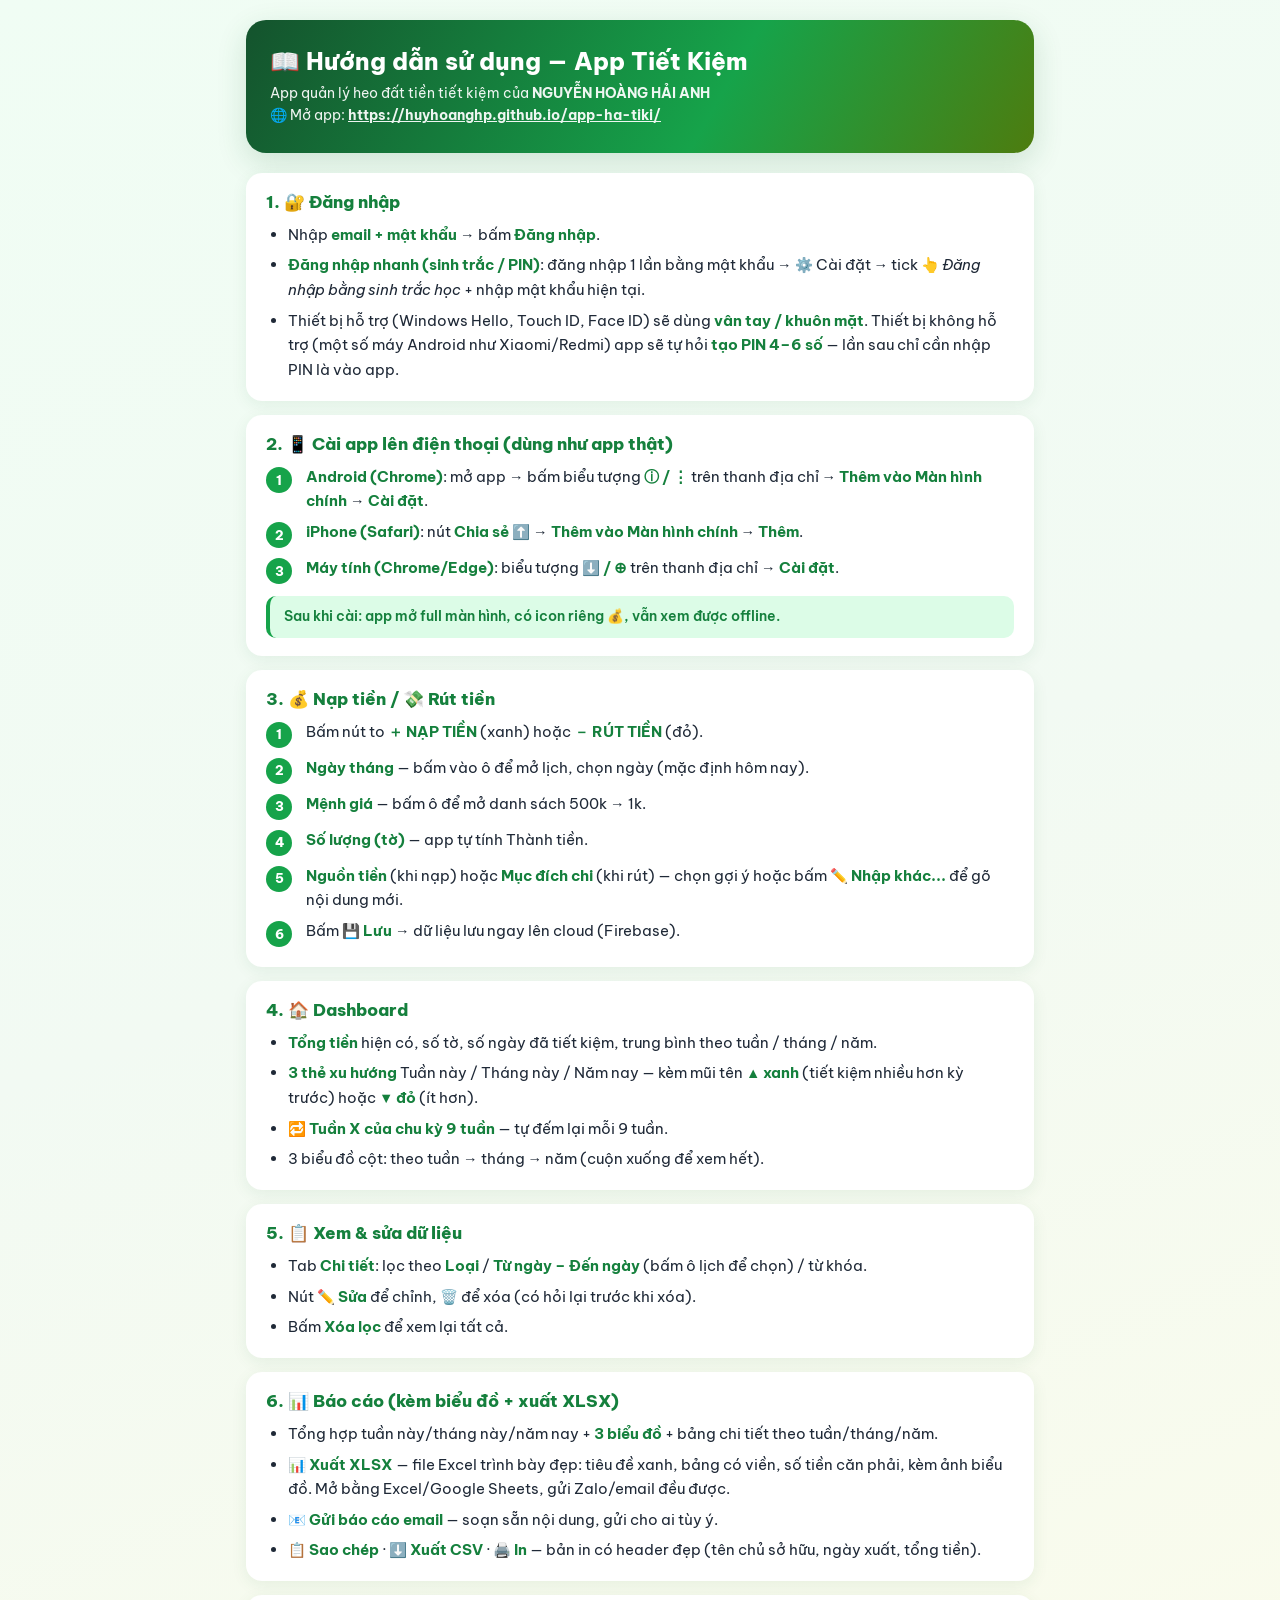
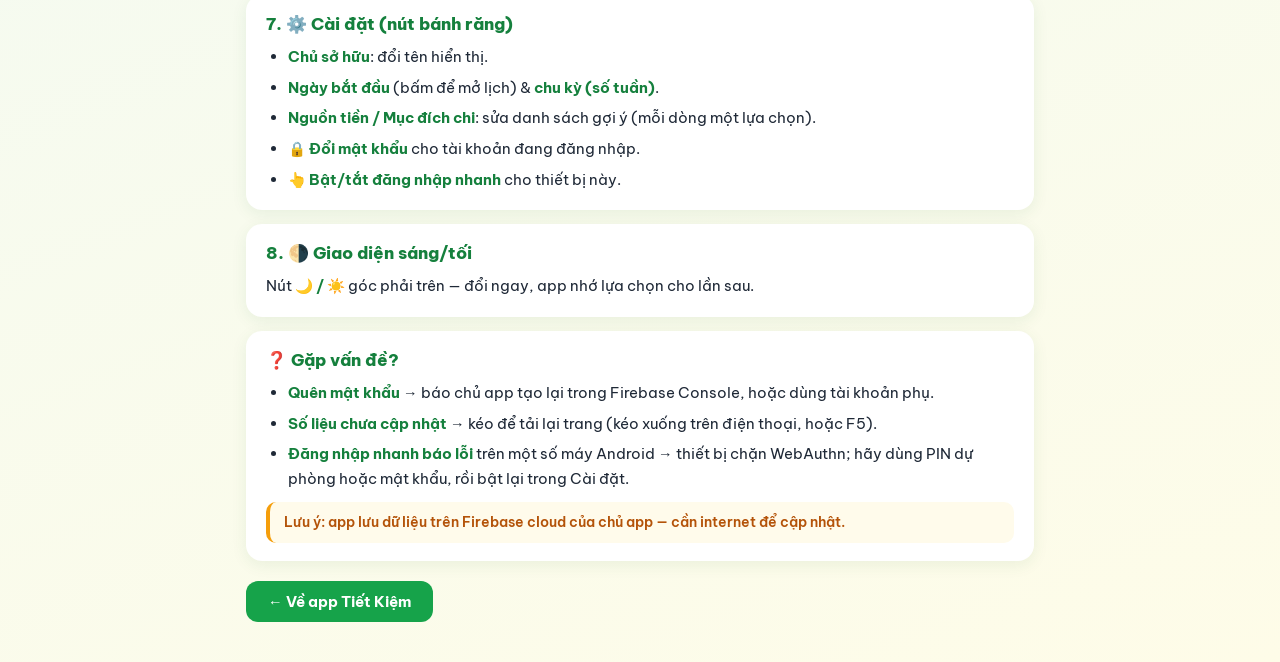
==== huong-dan.html @ e421467e "feat phien 5: combo+lich tu xa, trend arrows, chart+xlsx+in dep bao cao, pin fallback, huong-dan.htm" ====
<!DOCTYPE html>
<html lang="vi">
<head>
<meta charset="UTF-8">
<meta name="viewport" content="width=device-width, initial-scale=1.0, viewport-fit=cover">
<meta name="theme-color" content="#16a34a" media="(prefers-color-scheme: light)">
<meta name="theme-color" content="#0c141f" media="(prefers-color-scheme: dark)">
<title>📖 Hướng dẫn sử dụng — App Tiết Kiệm</title>
<link rel="icon" href="icons/icon-192.png">
<link rel="preconnect" href="https://fonts.googleapis.com">
<link rel="preconnect" href="https://fonts.gstatic.com" crossorigin>
<link href="https://fonts.googleapis.com/css2?family=Be+Vietnam+Pro:wght@400;500;600;700;800&display=swap" rel="stylesheet">
<link rel="stylesheet" href="css/style.css">
<style>
.gd-wrap { max-width: 820px; margin: 0 auto; padding: 20px 16px 40px; }
.gd-header {
  background: var(--header-grad); color: #fff; border-radius: 20px;
  padding: 26px 24px; margin-bottom: 20px; box-shadow: var(--shadow-lg);
}
.gd-header h1 { font-size: 24px; font-weight: 800; }
.gd-header p { font-size: 14px; opacity: .93; margin-top: 6px; line-height: 1.6; }
.gd-header a { color: #fff; font-weight: 700; }
.gd-section {
  background: var(--card); border-radius: var(--radius); box-shadow: var(--shadow);
  padding: 18px 20px; margin-bottom: 14px;
}
.gd-section h2 {
  font-size: 17px; font-weight: 800; color: var(--green-dark); margin-bottom: 10px;
  display: flex; align-items: center; gap: 8px;
}
.gd-section p, .gd-section li { font-size: 14.5px; line-height: 1.7; color: var(--text); }
.gd-section ul, .gd-section ol { padding-left: 22px; display: grid; gap: 6px; }
.gd-section b { color: var(--green-dark); }
.gd-tip {
  background: var(--green-light); border-left: 4px solid var(--green);
  border-radius: 10px; padding: 10px 14px; margin-top: 10px;
  font-size: 13.5px; color: var(--green-dark); font-weight: 600; line-height: 1.6;
}
.gd-warn {
  background: var(--empty-bg); border-left: 4px solid var(--gold);
  border-radius: 10px; padding: 10px 14px; margin-top: 10px;
  font-size: 13.5px; color: var(--empty-text); font-weight: 600; line-height: 1.6;
}
.gd-steps { counter-reset: step; list-style: none; padding-left: 0 !important; }
.gd-steps li {
  counter-increment: step; position: relative; padding-left: 40px; min-height: 30px;
}
.gd-steps li::before {
  content: counter(step); position: absolute; left: 0; top: 2px;
  width: 26px; height: 26px; border-radius: 50%; background: var(--green);
  color: #fff; font-weight: 800; font-size: 13px;
  display: flex; align-items: center; justify-content: center;
}
.gd-back {
  display: inline-block; margin-top: 6px; padding: 11px 22px; border-radius: 12px;
  background: var(--green); color: #fff; font-weight: 700; text-decoration: none; font-size: 14.5px;
}
@media (max-width: 640px) {
  .gd-wrap { padding: 12px 10px 30px; }
  .gd-section { padding: 15px 14px; }
  .gd-header { padding: 20px 16px; }
  .gd-header h1 { font-size: 20px; }
}
</style>
</head>
<body>
<div class="gd-wrap">
  <div class="gd-header">
    <h1>📖 Hướng dẫn sử dụng — App Tiết Kiệm</h1>
    <p>App quản lý heo đất tiền tiết kiệm của <b>NGUYỄN HOÀNG HẢI ANH</b><br>
    🌐 Mở app: <a href="https://huyhoanghp.github.io/app-ha-tiki/">https://huyhoanghp.github.io/app-ha-tiki/</a></p>
  </div>

  <div class="gd-section">
    <h2>1. 🔐 Đăng nhập</h2>
    <ul>
      <li>Nhập <b>email + mật khẩu</b> → bấm <b>Đăng nhập</b>.</li>
      <li><b>Đăng nhập nhanh (sinh trắc / PIN)</b>: đăng nhập 1 lần bằng mật khẩu → ⚙️ Cài đặt → tick 👆 <i>Đăng nhập bằng sinh trắc học</i> + nhập mật khẩu hiện tại.</li>
      <li>Thiết bị hỗ trợ (Windows Hello, Touch ID, Face ID) sẽ dùng <b>vân tay / khuôn mặt</b>. Thiết bị không hỗ trợ (một số máy Android như Xiaomi/Redmi) app sẽ tự hỏi <b>tạo PIN 4–6 số</b> — lần sau chỉ cần nhập PIN là vào app.</li>
    </ul>
  </div>

  <div class="gd-section">
    <h2>2. 📱 Cài app lên điện thoại (dùng như app thật)</h2>
    <ul class="gd-steps">
      <li><b>Android (Chrome)</b>: mở app → bấm biểu tượng <b>ⓘ / ⋮</b> trên thanh địa chỉ → <b>Thêm vào Màn hình chính</b> → <b>Cài đặt</b>.</li>
      <li><b>iPhone (Safari)</b>: nút <b>Chia sẻ ⬆️</b> → <b>Thêm vào Màn hình chính</b> → <b>Thêm</b>.</li>
      <li><b>Máy tính (Chrome/Edge)</b>: biểu tượng <b>⬇️ / ⊕</b> trên thanh địa chỉ → <b>Cài đặt</b>.</li>
    </ul>
    <div class="gd-tip">Sau khi cài: app mở full màn hình, có icon riêng 💰, vẫn xem được offline.</div>
  </div>

  <div class="gd-section">
    <h2>3. 💰 Nạp tiền / 💸 Rút tiền</h2>
    <ol class="gd-steps">
      <li>Bấm nút to <b>＋ NẠP TIỀN</b> (xanh) hoặc <b>－ RÚT TIỀN</b> (đỏ).</li>
      <li><b>Ngày tháng</b> — bấm vào ô để mở lịch, chọn ngày (mặc định hôm nay).</li>
      <li><b>Mệnh giá</b> — bấm ô để mở danh sách 500k → 1k.</li>
      <li><b>Số lượng (tờ)</b> — app tự tính Thành tiền.</li>
      <li><b>Nguồn tiền</b> (khi nạp) hoặc <b>Mục đích chi</b> (khi rút) — chọn gợi ý hoặc bấm <b>✏️ Nhập khác...</b> để gõ nội dung mới.</li>
      <li>Bấm <b>💾 Lưu</b> → dữ liệu lưu ngay lên cloud (Firebase).</li>
    </ol>
  </div>

  <div class="gd-section">
    <h2>4. 🏠 Dashboard</h2>
    <ul>
      <li><b>Tổng tiền</b> hiện có, số tờ, số ngày đã tiết kiệm, trung bình theo tuần / tháng / năm.</li>
      <li><b>3 thẻ xu hướng</b> Tuần này / Tháng này / Năm nay — kèm mũi tên <b>▲ xanh</b> (tiết kiệm nhiều hơn kỳ trước) hoặc <b>▼ đỏ</b> (ít hơn).</li>
      <li>🔁 <b>Tuần X của chu kỳ 9 tuần</b> — tự đếm lại mỗi 9 tuần.</li>
      <li>3 biểu đồ cột: theo tuần → tháng → năm (cuộn xuống để xem hết).</li>
    </ul>
  </div>

  <div class="gd-section">
    <h2>5. 📋 Xem &amp; sửa dữ liệu</h2>
    <ul>
      <li>Tab <b>Chi tiết</b>: lọc theo <b>Loại</b> / <b>Từ ngày – Đến ngày</b> (bấm ô lịch để chọn) / từ khóa.</li>
      <li>Nút <b>✏️ Sửa</b> để chỉnh, <b>🗑️</b> để xóa (có hỏi lại trước khi xóa).</li>
      <li>Bấm <b>Xóa lọc</b> để xem lại tất cả.</li>
    </ul>
  </div>

  <div class="gd-section">
    <h2>6. 📊 Báo cáo (kèm biểu đồ + xuất XLSX)</h2>
    <ul>
      <li>Tổng hợp tuần này/tháng này/năm nay + <b>3 biểu đồ</b> + bảng chi tiết theo tuần/tháng/năm.</li>
      <li><b>📊 Xuất XLSX</b> — file Excel trình bày đẹp: tiêu đề xanh, bảng có viền, số tiền căn phải, kèm ảnh biểu đồ. Mở bằng Excel/Google Sheets, gửi Zalo/email đều được.</li>
      <li><b>📧 Gửi báo cáo email</b> — soạn sẵn nội dung, gửi cho ai tùy ý.</li>
      <li><b>📋 Sao chép</b> · <b>⬇️ Xuất CSV</b> · <b>🖨️ In</b> — bản in có header đẹp (tên chủ sở hữu, ngày xuất, tổng tiền).</li>
    </ul>
  </div>

  <div class="gd-section">
    <h2>7. ⚙️ Cài đặt (nút bánh răng)</h2>
    <ul>
      <li><b>Chủ sở hữu</b>: đổi tên hiển thị.</li>
      <li><b>Ngày bắt đầu</b> (bấm để mở lịch) &amp; <b>chu kỳ (số tuần)</b>.</li>
      <li><b>Nguồn tiền / Mục đích chi</b>: sửa danh sách gợi ý (mỗi dòng một lựa chọn).</li>
      <li><b>🔒 Đổi mật khẩu</b> cho tài khoản đang đăng nhập.</li>
      <li><b>👆 Bật/tắt đăng nhập nhanh</b> cho thiết bị này.</li>
    </ul>
  </div>

  <div class="gd-section">
    <h2>8. 🌗 Giao diện sáng/tối</h2>
    <p>Nút <b>🌙 / ☀️</b> góc phải trên — đổi ngay, app nhớ lựa chọn cho lần sau.</p>
  </div>

  <div class="gd-section">
    <h2>❓ Gặp vấn đề?</h2>
    <ul>
      <li><b>Quên mật khẩu</b> → báo chủ app tạo lại trong Firebase Console, hoặc dùng tài khoản phụ.</li>
      <li><b>Số liệu chưa cập nhật</b> → kéo để tải lại trang (kéo xuống trên điện thoại, hoặc F5).</li>
      <li><b>Đăng nhập nhanh báo lỗi</b> trên một số máy Android → thiết bị chặn WebAuthn; hãy dùng PIN dự phòng hoặc mật khẩu, rồi bật lại trong Cài đặt.</li>
    </ul>
    <div class="gd-warn">Lưu ý: app lưu dữ liệu trên Firebase cloud của chủ app — cần internet để cập nhật.</div>
  </div>

  <a class="gd-back" href="index.html">← Về app Tiết Kiệm</a>
</div>
</body>
</html>
---- css/style.css ----
:root {
  --green: #16a34a;
  --green-dark: #15803d;
  --green-light: #dcfce7;
  --gold: #f59e0b;
  --gold-dark: #b45309;
  --red: #ef4444;
  --red-dark: #dc2626;
  --text: #1f2937;
  --muted: #6b7280;
  --card: #ffffff;
  --border: #e5e7eb;
  --input-bg: #ffffff;
  --bg1: #f0fdf4;
  --bg2: #f2faf3;
  --bg3: #fefce8;
  --thead-bg: #dcfce7;
  --stripe: #fafcfa;
  --row-hover: #f0fdf4;
  --tag-nap-bg: #dcfce7;
  --tag-nap-text: #15803d;
  --tag-rut-bg: #fee2e2;
  --tag-rut-text: #dc2626;
  --shadow: 0 4px 16px rgba(22, 101, 52, 0.08);
  --shadow-lg: 0 10px 30px rgba(22, 101, 52, 0.16);
  --header-grad: linear-gradient(120deg, #14532d, #16a34a 60%, #4d7c0f);
  --hero-grad: linear-gradient(120deg, #14532d 0%, #16a34a 70%, #4d7c0f 100%);
  --login-grad: linear-gradient(135deg, #14532d 0%, #16a34a 55%, #65a30d 100%);
  --modal-head-grad: linear-gradient(120deg, #f0fdf4, #fefce8);
  --toast-bg: #111827;
  --toast-text: #ffffff;
  --empty-bg: #fffbeb;
  --empty-text: #b45309;
  --ghost-bg: #f3f4f6;
  --ghost-text: #1f2937;
  --ghost-hover: #e5e7eb;
  --btnsm-bg: #f3f4f6;
  --btnsm-hover: #e5e7eb;
  --chart-grid: rgba(0, 0, 0, 0.05);
  --radius: 16px;
  color-scheme: light;
}

html[data-theme="dark"] {
  --green-dark: #4ade80;
  --green-light: rgba(34, 197, 94, 0.16);
  --gold-dark: #fbbf24;
  --red-dark: #f87171;
  --text: #e6eef7;
  --muted: #93a5b8;
  --card: #16202e;
  --border: #2a3849;
  --input-bg: #101925;
  --bg1: #0c141f;
  --bg2: #0f1a28;
  --bg3: #131f30;
  --thead-bg: rgba(34, 197, 94, 0.14);
  --stripe: #1a2534;
  --row-hover: #1f2c3e;
  --tag-nap-bg: rgba(34, 197, 94, 0.18);
  --tag-nap-text: #86efac;
  --tag-rut-bg: rgba(239, 68, 68, 0.18);
  --tag-rut-text: #fca5a5;
  --shadow: 0 4px 16px rgba(0, 0, 0, 0.35);
  --shadow-lg: 0 10px 30px rgba(0, 0, 0, 0.5);
  --header-grad: linear-gradient(120deg, #052e16, #166534 60%, #365314);
  --hero-grad: linear-gradient(120deg, #052e16 0%, #15803d 70%, #3f6212 100%);
  --login-grad: linear-gradient(135deg, #052e16 0%, #14532d 55%, #233c06 100%);
  --modal-head-grad: linear-gradient(120deg, rgba(34, 197, 94, 0.12), rgba(245, 158, 11, 0.08));
  --toast-bg: #2b3849;
  --toast-text: #ffffff;
  --empty-bg: rgba(245, 158, 11, 0.12);
  --empty-text: #fbbf24;
  --ghost-bg: #223045;
  --ghost-text: #e6eef7;
  --ghost-hover: #2c3c53;
  --btnsm-bg: #223045;
  --btnsm-hover: #2c3c53;
  --chart-grid: rgba(255, 255, 255, 0.08);
  color-scheme: dark;
}

* { box-sizing: border-box; margin: 0; padding: 0; -webkit-tap-highlight-color: transparent; }

body {
  font-family: 'Be Vietnam Pro', 'Segoe UI', Arial, sans-serif;
  background: linear-gradient(160deg, var(--bg1) 0%, var(--bg2) 40%, var(--bg3) 100%);
  color: var(--text);
  min-height: 100vh;
  transition: background 0.25s, color 0.25s;
}

button, .tab, .btn, .btn-action, .btn-icon, .btn-sm { touch-action: manipulation; }

.hidden { display: none !important; }

/* ============ LOGIN ============ */
.login-screen {
  position: fixed; inset: 0; z-index: 100;
  background: var(--login-grad);
  display: flex; align-items: center; justify-content: center; padding: 20px;
}
.login-card {
  background: var(--card); border-radius: 24px; box-shadow: var(--shadow-lg);
  padding: 40px 36px; width: 100%; max-width: 400px; text-align: center;
}
.login-logo { font-size: 56px; }
.login-card h1 { font-size: 24px; font-weight: 800; color: var(--green-dark); margin: 8px 0 4px; }
.login-sub { color: var(--muted); font-size: 14px; margin-bottom: 24px; }
.login-card input {
  width: 100%; padding: 13px 16px; margin-bottom: 14px;
  border: 1.5px solid var(--border); border-radius: 12px; font-size: 15px; font-family: inherit;
  background: var(--input-bg); color: var(--text);
}
.login-card input:focus { outline: none; border-color: var(--green); }
.login-error {
  margin-top: 12px; padding: 10px 12px; border-radius: 10px;
  background: rgba(239, 68, 68, 0.15); color: var(--red-dark); font-size: 13px;
}
.bio-divider { display: flex; align-items: center; gap: 12px; color: var(--muted); font-size: 12.5px; margin: 6px 0 14px; }
.bio-divider::before, .bio-divider::after { content: ''; flex: 1; height: 1px; background: var(--border); }
.bio-email { color: var(--muted); font-size: 12.5px; margin-top: 10px; }

/* ============ HEADER ============ */
.header {
  background: var(--header-grad);
  color: #fff; box-shadow: var(--shadow);
}
.header-inner {
  max-width: 1100px; margin: 0 auto; padding: 14px 20px;
  display: flex; align-items: center; justify-content: space-between; gap: 12px;
}
.brand { display: flex; align-items: center; gap: 12px; min-width: 0; }
.brand-icon { font-size: 34px; }
.brand-title { font-size: 19px; font-weight: 800; letter-spacing: .3px; }
.brand-owner {
  font-size: 13px; opacity: .92; font-weight: 600;
  white-space: nowrap; overflow: hidden; text-overflow: ellipsis;
}
.header-right { display: flex; gap: 8px; }
.btn-icon {
  background: rgba(255,255,255,.16); border: none; color: #fff;
  width: 40px; height: 40px; border-radius: 12px; font-size: 18px; cursor: pointer;
  transition: background .15s, transform .15s;
}
.btn-icon:hover { background: rgba(255,255,255,.3); transform: translateY(-1px); }

/* ============ TABS ============ */
.tabs {
  max-width: 1100px; margin: 16px auto 0; padding: 0 20px;
  display: flex; gap: 8px; flex-wrap: wrap;
}
.tab {
  border: none; background: var(--card); color: var(--muted); font-family: inherit;
  padding: 11px 22px; border-radius: 999px; font-size: 15px; font-weight: 600; cursor: pointer;
  box-shadow: var(--shadow); transition: all .15s;
}
.tab:hover { color: var(--green-dark); }
.tab.active { background: var(--green); color: #fff; }

/* ============ LAYOUT ============ */
.main { max-width: 1100px; margin: 0 auto; padding: 20px; }
.tab-panel { display: none; animation: fadeIn .25s; }
.tab-panel.active { display: block; }
@keyframes fadeIn { from { opacity: 0; transform: translateY(6px); } to { opacity: 1; transform: none; } }
.panel-title { font-size: 22px; font-weight: 800; color: var(--green-dark); margin-bottom: 16px; }

/* ============ HERO ============ */
.hero {
  background: var(--hero-grad);
  border-radius: 22px; padding: 28px 30px; color: #fff;
  display: flex; align-items: center; justify-content: space-between; gap: 20px; flex-wrap: wrap;
  box-shadow: var(--shadow-lg); margin-bottom: 20px;
}
.hero-label { font-size: 13px; font-weight: 700; letter-spacing: 1.5px; opacity: .9; }
.hero-amount { font-size: 46px; font-weight: 800; margin: 6px 0; text-shadow: 0 2px 8px rgba(0,0,0,.18); }
.hero-sub { font-size: 14px; opacity: .92; font-weight: 500; }
.hero-actions { display: flex; gap: 14px; flex-wrap: wrap; }

/* ============ BIG ACTION BUTTONS ============ */
.btn-action {
  border: none; cursor: pointer; font-family: inherit;
  color: #fff; font-weight: 800; font-size: 19px; letter-spacing: .5px;
  padding: 20px 38px; border-radius: 16px;
  box-shadow: 0 8px 20px rgba(0,0,0,.22);
  transition: transform .15s, box-shadow .15s, filter .15s;
}
.btn-action.big { font-size: 22px; padding: 30px 46px; }
.btn-action:hover { transform: translateY(-3px) scale(1.02); filter: brightness(1.07); box-shadow: 0 12px 26px rgba(0,0,0,.28); }
.btn-action:active { transform: translateY(0) scale(.99); }
.btn-nap { background: linear-gradient(135deg, #16a34a, #22c55e); }
.btn-rut { background: linear-gradient(135deg, #dc2626, #f97316); }

/* ============ CARDS ============ */
.cards {
  display: grid; grid-template-columns: repeat(auto-fit, minmax(170px, 1fr));
  gap: 14px; margin-bottom: 24px;
}
.stat-card {
  background: var(--card); border-radius: var(--radius); padding: 18px;
  box-shadow: var(--shadow); border-top: 4px solid var(--green);
  transition: transform .15s, box-shadow .15s;
}
.stat-card:hover { transform: translateY(-3px); box-shadow: var(--shadow-lg); }
.stat-card.gold { border-top-color: var(--gold); }
.stat-card.red { border-top-color: var(--red); }
.stat-icon { font-size: 22px; }
.stat-value { font-size: 21px; font-weight: 800; margin-top: 6px; color: var(--green-dark); word-break: break-word; }
.stat-card.gold .stat-value { color: var(--gold-dark); }
.stat-label { font-size: 12.5px; color: var(--muted); font-weight: 600; margin-top: 3px; }

/* ============ CHARTS ============ */
.chart-section {
  background: var(--card); border-radius: var(--radius); box-shadow: var(--shadow);
  padding: 20px 22px; margin-bottom: 18px;
}
.chart-section h2 { font-size: 16px; font-weight: 700; color: var(--green-dark); margin-bottom: 12px; }
.chart-box { position: relative; height: 300px; }

/* ============ PANELS ============ */
.panel-card {
  background: var(--card); border-radius: var(--radius); box-shadow: var(--shadow);
  padding: 20px 22px; margin-bottom: 16px;
}
.panel-card h3 { font-size: 16px; font-weight: 700; color: var(--green-dark); margin-bottom: 12px; }
.tip-card { border-left: 5px solid var(--gold); }
.tip-card p { color: var(--muted); font-size: 14.5px; line-height: 1.6; }
.quick-actions { display: flex; gap: 16px; flex-wrap: wrap; margin-bottom: 20px; }

.today-list .tx-row, .detail-table-wrap .tx-row { display: flex; justify-content: space-between; gap: 10px; padding: 10px 4px; border-bottom: 1px dashed var(--border); font-size: 14.5px; }
.today-list .tx-row:last-child { border-bottom: none; }
.tx-plus { color: var(--green-dark); font-weight: 700; }
.tx-minus { color: var(--red-dark); font-weight: 700; }
.tx-meta { color: var(--muted); font-size: 13px; }
.empty-note { color: var(--muted); font-size: 14px; padding: 8px 0; }

/* ============ EMPTY BANNER ============ */
.empty-banner {
  background: var(--empty-bg); border: 1.5px dashed var(--gold);
  border-radius: var(--radius); padding: 18px 20px; margin-bottom: 18px;
  display: flex; align-items: center; justify-content: space-between; gap: 14px; flex-wrap: wrap;
  font-size: 14.5px; color: var(--empty-text); font-weight: 600;
}

/* ============ FILTERS ============ */
.filters { display: flex; gap: 10px; flex-wrap: wrap; margin-bottom: 16px; }
.filters select, .filters input {
  padding: 10px 12px; border: 1.5px solid var(--border); border-radius: 10px;
  font-family: inherit; font-size: 14px; background: var(--input-bg); color: var(--text);
}
.filters input[type="text"] { flex: 1; min-width: 180px; }
.filters select:focus, .filters input:focus { outline: none; border-color: var(--green); }
.filters input::placeholder { color: var(--muted); }

/* ============ TABLES ============ */
.table-card { padding: 10px 12px 14px; }
.table-scroll { overflow-x: auto; }
table { width: 100%; border-collapse: collapse; font-size: 14px; }
th, td { padding: 10px 12px; text-align: left; white-space: nowrap; }
thead th {
  background: var(--thead-bg); color: var(--green-dark);
  font-weight: 700; font-size: 13px; text-transform: uppercase; letter-spacing: .4px;
  position: sticky; top: 0;
}
tbody tr:nth-child(even) { background: var(--stripe); }
tbody tr:hover { background: var(--row-hover); }
td.num, th.num { text-align: right; }
tfoot th { background: var(--thead-bg); color: var(--green-dark); }
.tag { display: inline-block; padding: 3px 10px; border-radius: 999px; font-size: 12px; font-weight: 700; }
.tag-nap { background: var(--tag-nap-bg); color: var(--tag-nap-text); }
.tag-rut { background: var(--tag-rut-bg); color: var(--tag-rut-text); }
.btn-sm {
  border: none; cursor: pointer; font-family: inherit;
  padding: 6px 10px; border-radius: 8px; font-size: 13px; font-weight: 600;
  background: var(--btnsm-bg); color: var(--text); transition: background .15s;
}
.btn-sm:hover { background: var(--btnsm-hover); }
.btn-sm.del:hover { background: var(--tag-rut-bg); color: var(--red-dark); }
.table-summary {
  margin-top: 12px; padding: 12px 14px; background: var(--green-light);
  border-radius: 10px; font-size: 14px; font-weight: 700; color: var(--green-dark);
  display: flex; gap: 20px; flex-wrap: wrap;
}

/* ============ REPORT ============ */
.report-period {
  display: grid; grid-template-columns: repeat(auto-fit, minmax(200px, 1fr));
  gap: 14px; margin-bottom: 16px;
}
.report-actions { display: flex; gap: 10px; flex-wrap: wrap; margin-top: 6px; }

/* ============ BUTTONS ============ */
.btn {
  border: none; cursor: pointer; font-family: inherit; font-weight: 700;
  padding: 12px 22px; border-radius: 12px; font-size: 14.5px;
  transition: transform .12s, filter .12s;
}
.btn:hover { transform: translateY(-1px); filter: brightness(1.05); }
.btn-primary { background: var(--green); color: #fff; }
.btn-gold { background: var(--gold); color: #fff; }
.btn-danger { background: var(--red); color: #fff; }
.btn-ghost { background: var(--ghost-bg); color: var(--ghost-text); }
.btn-block { width: 100%; }
.btn:disabled { opacity: .55; cursor: not-allowed; transform: none; }

/* ============ MODAL ============ */
.modal-backdrop {
  position: fixed; inset: 0; z-index: 90;
  background: rgba(0, 0, 0, .55); backdrop-filter: blur(3px);
  display: flex; align-items: center; justify-content: center; padding: 20px;
}
.modal {
  background: var(--card); border-radius: 20px; width: 100%; max-width: 460px;
  box-shadow: var(--shadow-lg); max-height: 92vh; overflow-y: auto;
  animation: pop .2s;
}
.modal-wide { max-width: 580px; }
.modal-small { max-width: 360px; }
@keyframes pop { from { opacity: 0; transform: scale(.95); } to { opacity: 1; transform: scale(1); } }
.modal-header {
  padding: 18px 24px; font-size: 18px; font-weight: 800; color: var(--green-dark);
  border-bottom: 1px solid var(--border);
  background: var(--modal-head-grad);
  border-radius: 20px 20px 0 0;
}
.modal-body { padding: 22px 24px; display: flex; flex-direction: column; gap: 14px; }
.modal-body label, .modal-body .field { font-size: 13.5px; font-weight: 600; color: var(--muted); display: flex; flex-direction: column; gap: 6px; }
.modal-body input, .modal-body select, .modal-body textarea {
  padding: 11px 14px; border: 1.5px solid var(--border); border-radius: 10px;
  font-family: inherit; font-size: 15px; color: var(--text); background: var(--input-bg);
}
.modal-body input:focus, .modal-body select:focus, .modal-body textarea:focus { outline: none; border-color: var(--green); }
.modal-body input::placeholder, .modal-body textarea::placeholder { color: var(--muted); }
.modal-body textarea { resize: vertical; font-size: 14px; }
.st-row { display: grid; grid-template-columns: 1fr 1fr; gap: 12px; }
.st-row .btn { align-self: end; }
.st-divider {
  margin-top: 6px; padding-top: 14px; border-top: 1px dashed var(--border);
  font-size: 14px; font-weight: 800; color: var(--green-dark);
}
.tx-amount {
  background: var(--green-light); color: var(--green-dark);
  padding: 12px 16px; border-radius: 10px; font-weight: 800; font-size: 17px; text-align: center;
}
.modal-actions { display: flex; gap: 10px; justify-content: flex-end; margin-top: 4px; }
.modal-body p { font-size: 15px; line-height: 1.55; }
.bio-toggle-row { display: flex; flex-direction: row !important; align-items: center; gap: 10px !important; cursor: pointer; font-size: 14px !important; color: var(--text) !important; }
.bio-toggle-row input { width: 18px; height: 18px; accent-color: var(--green); }
.bio-note { font-size: 12.5px; color: var(--muted); line-height: 1.5; }

/* ============ TOAST ============ */
.toast {
  position: fixed; bottom: 28px; left: 50%; transform: translateX(-50%);
  background: var(--toast-bg); color: var(--toast-text); padding: 13px 24px; border-radius: 12px;
  font-size: 14.5px; font-weight: 600; box-shadow: var(--shadow-lg); z-index: 120;
  animation: toastIn .25s;
  border: 1px solid var(--border);
}
@keyframes toastIn { from { opacity: 0; transform: translate(-50%, 12px); } to { opacity: 1; transform: translate(-50%, 0); } }

/* ============ FOOTER ============ */
.footer { text-align: center; color: var(--muted); font-size: 13px; padding: 22px 0 28px; }
.footer-link { color: var(--green-dark); font-weight: 600; text-decoration: none; }
.footer-link:hover { text-decoration: underline; }

/* ============ COMBO (droplist tự xây) ============ */
.combo { position: relative; }
.combo-input {
  width: 100%; padding: 11px 40px 11px 14px;
  border: 1.5px solid var(--border); border-radius: 10px;
  font-family: inherit; font-size: 15px; color: var(--text); background: var(--input-bg);
  cursor: pointer;
}
.combo-input:focus { outline: none; border-color: var(--green); }
.combo-btn {
  position: absolute; right: 6px; top: 50%; transform: translateY(-50%);
  width: 30px; height: 30px; display: flex; align-items: center; justify-content: center;
  color: var(--muted); font-size: 12px; pointer-events: none;
  background: var(--ghost-bg); border-radius: 8px;
}
.combo-menu {
  position: absolute; top: calc(100% + 6px); left: 0; right: 0; z-index: 60;
  background: var(--card); border: 1.5px solid var(--border); border-radius: 12px;
  box-shadow: var(--shadow-lg); max-height: 250px; overflow-y: auto; padding: 6px;
}
.combo-item {
  padding: 11px 12px; border-radius: 8px; font-size: 14.5px; cursor: pointer;
  color: var(--text); transition: background .12s; font-weight: 500;
}
.combo-item:hover { background: var(--row-hover); }
.combo-custom {
  color: var(--green-dark); font-weight: 700;
  border-top: 1px dashed var(--border); margin-top: 4px;
}
.filters .combo { flex: 1; min-width: 150px; }
.filters .combo-input { min-height: 44px; padding: 8px 36px 8px 12px; }

/* ============ DATE WRAP (lịch tự xây) ============ */
.date-wrap { position: relative; }
.date-field {
  width: 100%; padding: 11px 40px 11px 14px;
  border: 1.5px solid var(--border); border-radius: 10px;
  font-family: inherit; font-size: 15px; color: var(--text); background: var(--input-bg);
  cursor: pointer;
}
.date-field:focus { outline: none; border-color: var(--green); }
.date-field::placeholder { color: var(--muted); }
.date-ico {
  position: absolute; right: 10px; top: 50%; transform: translateY(-50%);
  font-size: 16px; pointer-events: none;
}
.filters .date-wrap { flex: 1; min-width: 130px; }
.filters .date-field { min-height: 44px; padding: 8px 36px 8px 12px; }

/* ============ CALENDAR ============ */
.cal-nav { display: flex; align-items: center; justify-content: space-between; }
.cal-title { font-weight: 800; font-size: 16px; color: var(--green-dark); }
.cal-nav .btn-icon { background: var(--ghost-bg); color: var(--text); }
.cal-nav .btn-icon:hover { background: var(--ghost-hover); transform: none; }
.cal-grid { display: grid; grid-template-columns: repeat(7, 1fr); gap: 4px; }
.cal-dow {
  text-align: center; font-size: 11.5px; font-weight: 700; color: var(--muted);
  padding: 6px 0; text-transform: uppercase;
}
.cal-day {
  text-align: center; border-radius: 10px; font-size: 14px; font-weight: 600;
  cursor: pointer; color: var(--text); transition: background .12s;
  min-height: 38px; display: flex; align-items: center; justify-content: center;
}
.cal-day:hover { background: var(--row-hover); }
.cal-day.cal-empty { pointer-events: none; }
.cal-day.cal-today { border: 1.5px solid var(--green); color: var(--green-dark); }
.cal-day.cal-selected { background: var(--green); color: #fff; }
.cal-actions { justify-content: space-between; }

/* ============ PIN MODAL ============ */
.pin-sub { font-size: 13.5px; color: var(--muted); line-height: 1.55; }
#pin-input, #pin-input2 {
  text-align: center; letter-spacing: 6px; font-size: 20px !important; font-weight: 700;
}

/* ============ TREND CARDS ============ */
.trend-cards {
  display: grid; grid-template-columns: repeat(auto-fit, minmax(170px, 1fr));
  gap: 14px; margin-bottom: 24px;
}
.trend-card {
  background: var(--card); border-radius: var(--radius); padding: 14px 16px;
  box-shadow: var(--shadow); border-left: 4px solid var(--gold);
}
.trend-card.trend-up { border-left-color: var(--green); }
.trend-card.trend-down { border-left-color: var(--red); }
.trend-head { font-size: 13px; font-weight: 700; color: var(--muted); }
.trend-net { font-size: 20px; font-weight: 800; margin-top: 4px; }
.trend-delta { font-size: 12.5px; font-weight: 700; margin-top: 2px; color: var(--gold-dark); }
.trend-up .trend-delta { color: var(--green-dark); }
.trend-down .trend-delta { color: var(--red-dark); }
.trend-meta { font-size: 11.5px; color: var(--muted); margin-top: 4px; }

/* ============ PRINT HEADER ============ */
.print-header { display: none; }

/* ============ RESPONSIVE ============ */
@media (max-width: 640px) {
  .hero { flex-direction: column; align-items: stretch; text-align: center; }
  .hero-amount { font-size: 34px; }
  .hero-actions { justify-content: center; }
  .btn-action, .btn-action.big { width: 100%; font-size: 19px; padding: 18px 0; }
  .tab { padding: 11px 16px; font-size: 14px; min-height: 40px; }
  .chart-box { height: 240px; }
  .st-row { grid-template-columns: 1fr; }

  .header-inner { padding: calc(10px + env(safe-area-inset-top, 0px)) 14px 10px; }
  .brand-icon { font-size: 28px; }
  .brand-title { font-size: 16px; }
  .brand-owner { font-size: 11.5px; }
  .btn-icon { width: 38px; height: 38px; font-size: 16px; }
  .main { padding: 14px; }
  .hero { padding: 20px 16px; }
  .cards { gap: 10px; }
  .stat-card { padding: 14px; }
  .stat-value { font-size: 18px; }

  input, select, textarea { font-size: 16px !important; }
  .login-card { padding: 30px 22px; }
  .login-card input { font-size: 16px; }

  .filters select, .filters input { min-height: 44px; padding: 8px 10px; }
  .btn { min-height: 44px; }

  .table-card { padding: 6px 6px 10px; }
  #detail-table th, #detail-table td { padding: 8px 6px; font-size: 12.5px; }
  #detail-table th:nth-child(3), #detail-table td:nth-child(3),
  #detail-table th:nth-child(4), #detail-table td:nth-child(4),
  #detail-table th:nth-child(6), #detail-table td:nth-child(6),
  #detail-table th:nth-child(7), #detail-table td:nth-child(7) { display: none; }
  .btn-sm { padding: 5px 7px; font-size: 11.5px; }
  .report-table th, .report-table td { padding: 7px 8px; font-size: 12px; }
  .table-summary { font-size: 12.5px; gap: 12px; padding: 10px 12px; }

  .modal { border-radius: 18px; }
  .modal-body { padding: 16px 18px; }
  .modal-header { padding: 14px 18px; font-size: 16px; }
  .panel-card { padding: 16px; }
  .chart-section { padding: 16px; }
  .footer { padding-bottom: calc(22px + env(safe-area-inset-bottom, 0px)); }
}

/* ============ PRINT ============ */
@media print {
  body { background: #fff; color: #111; }
  :root { --text: #111827; --muted: #4b5563; --card: #fff; }
  .header, .tabs, .footer, .no-print, .toast, .modal-backdrop, .hero-actions, .panel-title { display: none !important; }
  .tab-panel { display: none !important; }
  #tab-baocao { display: block !important; }
  .print-header {
    display: block !important;
    text-align: center; margin-bottom: 20px;
    border-bottom: 3px double #15803d; padding-bottom: 14px;
  }
  .print-header h1 { font-size: 22px; color: #15803d; letter-spacing: 1.5px; }
  #print-meta { font-size: 13px; color: #374151; margin-top: 10px; line-height: 1.7; }
  .panel-card, .chart-section { box-shadow: none; border: 1px solid #d1d5db; page-break-inside: avoid; }
  .report-table th, .report-table td { border: 1px solid #d1d5db; }
}
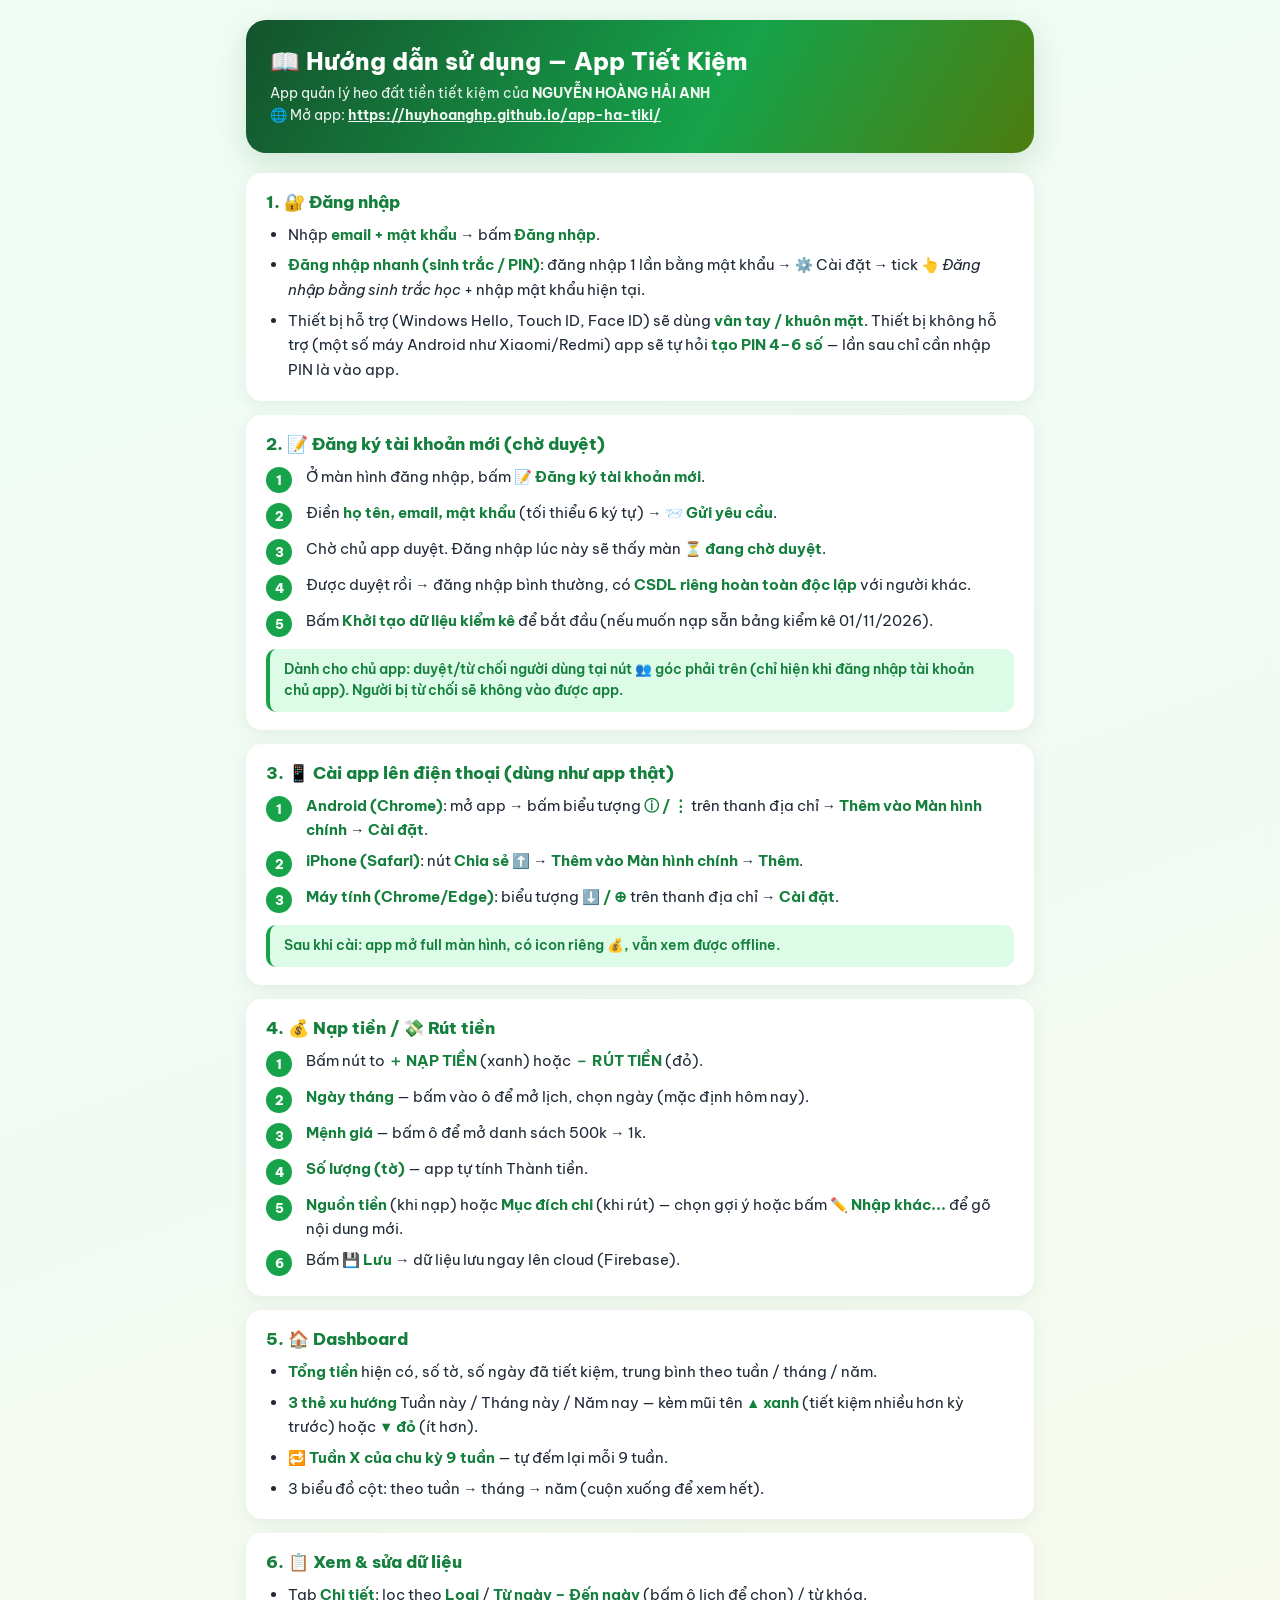
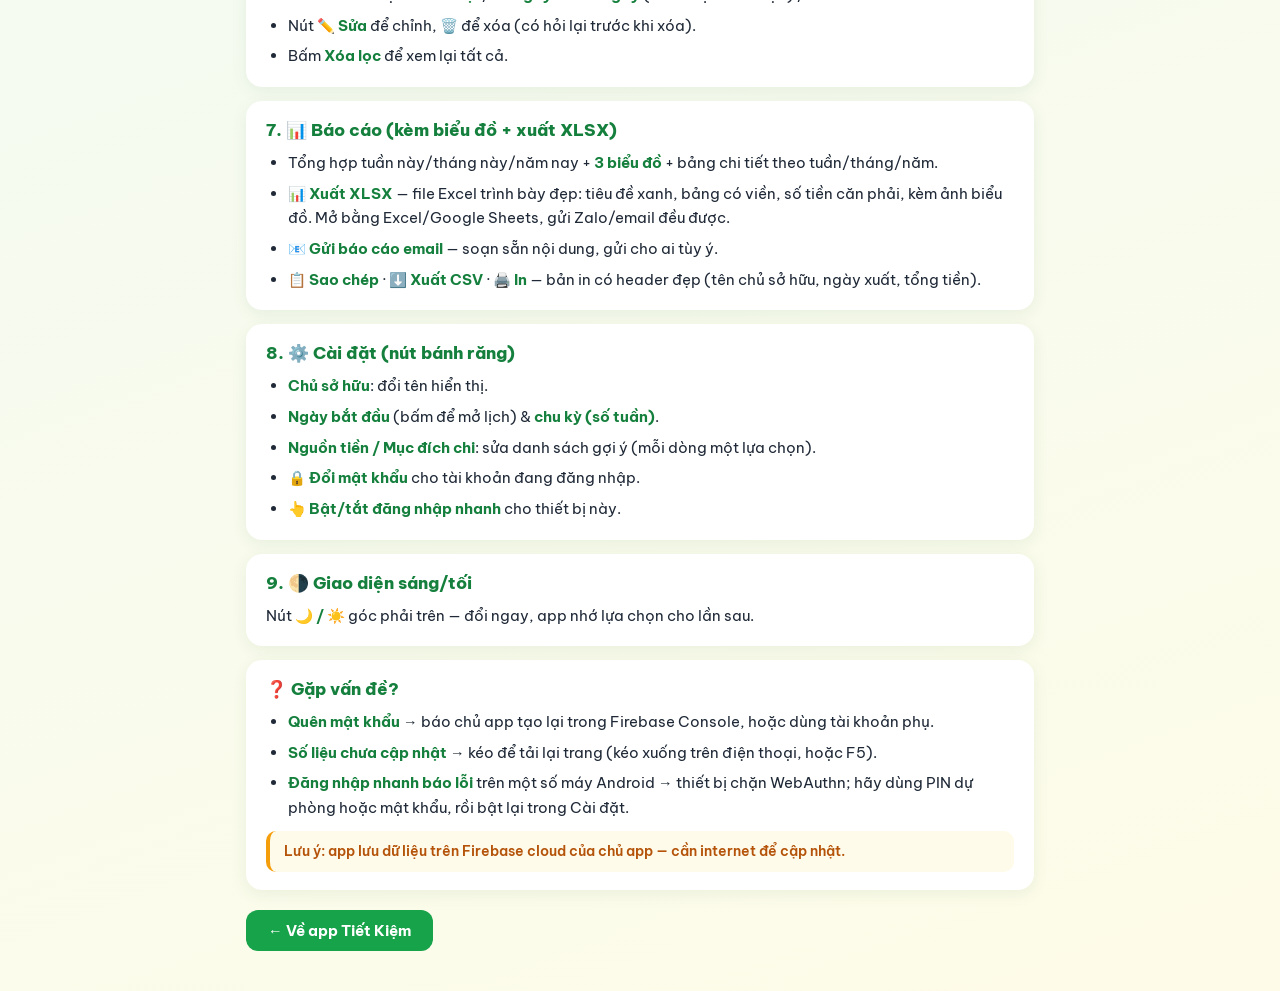
==== commit bc282d02: "docs phien 5b: hd dang ky cho duyet + nhat ky da user (C8)" ====
--- a/huong-dan.html
+++ b/huong-dan.html
@@ -81,7 +81,19 @@
   </div>
 
   <div class="gd-section">
-    <h2>2. 📱 Cài app lên điện thoại (dùng như app thật)</h2>
+    <h2>2. 📝 Đăng ký tài khoản mới (chờ duyệt)</h2>
+    <ol class="gd-steps">
+      <li>Ở màn hình đăng nhập, bấm <b>📝 Đăng ký tài khoản mới</b>.</li>
+      <li>Điền <b>họ tên, email, mật khẩu</b> (tối thiểu 6 ký tự) → <b>📨 Gửi yêu cầu</b>.</li>
+      <li>Chờ chủ app duyệt. Đăng nhập lúc này sẽ thấy màn <b>⏳ đang chờ duyệt</b>.</li>
+      <li>Được duyệt rồi → đăng nhập bình thường, có <b>CSDL riêng hoàn toàn độc lập</b> với người khác.</li>
+      <li>Bấm <b>Khởi tạo dữ liệu kiểm kê</b> để bắt đầu (nếu muốn nạp sẵn bảng kiểm kê 01/11/2026).</li>
+    </ol>
+    <div class="gd-tip">Dành cho chủ app: duyệt/từ chối người dùng tại nút <b>👥</b> góc phải trên (chỉ hiện khi đăng nhập tài khoản chủ app). Người bị từ chối sẽ không vào được app.</div>
+  </div>
+
+  <div class="gd-section">
+    <h2>3. 📱 Cài app lên điện thoại (dùng như app thật)</h2>
     <ul class="gd-steps">
       <li><b>Android (Chrome)</b>: mở app → bấm biểu tượng <b>ⓘ / ⋮</b> trên thanh địa chỉ → <b>Thêm vào Màn hình chính</b> → <b>Cài đặt</b>.</li>
       <li><b>iPhone (Safari)</b>: nút <b>Chia sẻ ⬆️</b> → <b>Thêm vào Màn hình chính</b> → <b>Thêm</b>.</li>
@@ -91,7 +103,7 @@
   </div>
 
   <div class="gd-section">
-    <h2>3. 💰 Nạp tiền / 💸 Rút tiền</h2>
+    <h2>4. 💰 Nạp tiền / 💸 Rút tiền</h2>
     <ol class="gd-steps">
       <li>Bấm nút to <b>＋ NẠP TIỀN</b> (xanh) hoặc <b>－ RÚT TIỀN</b> (đỏ).</li>
       <li><b>Ngày tháng</b> — bấm vào ô để mở lịch, chọn ngày (mặc định hôm nay).</li>
@@ -103,7 +115,7 @@
   </div>
 
   <div class="gd-section">
-    <h2>4. 🏠 Dashboard</h2>
+    <h2>5. 🏠 Dashboard</h2>
     <ul>
       <li><b>Tổng tiền</b> hiện có, số tờ, số ngày đã tiết kiệm, trung bình theo tuần / tháng / năm.</li>
       <li><b>3 thẻ xu hướng</b> Tuần này / Tháng này / Năm nay — kèm mũi tên <b>▲ xanh</b> (tiết kiệm nhiều hơn kỳ trước) hoặc <b>▼ đỏ</b> (ít hơn).</li>
@@ -113,7 +125,7 @@
   </div>
 
   <div class="gd-section">
-    <h2>5. 📋 Xem &amp; sửa dữ liệu</h2>
+    <h2>6. 📋 Xem &amp; sửa dữ liệu</h2>
     <ul>
       <li>Tab <b>Chi tiết</b>: lọc theo <b>Loại</b> / <b>Từ ngày – Đến ngày</b> (bấm ô lịch để chọn) / từ khóa.</li>
       <li>Nút <b>✏️ Sửa</b> để chỉnh, <b>🗑️</b> để xóa (có hỏi lại trước khi xóa).</li>
@@ -122,7 +134,7 @@
   </div>
 
   <div class="gd-section">
-    <h2>6. 📊 Báo cáo (kèm biểu đồ + xuất XLSX)</h2>
+    <h2>7. 📊 Báo cáo (kèm biểu đồ + xuất XLSX)</h2>
     <ul>
       <li>Tổng hợp tuần này/tháng này/năm nay + <b>3 biểu đồ</b> + bảng chi tiết theo tuần/tháng/năm.</li>
       <li><b>📊 Xuất XLSX</b> — file Excel trình bày đẹp: tiêu đề xanh, bảng có viền, số tiền căn phải, kèm ảnh biểu đồ. Mở bằng Excel/Google Sheets, gửi Zalo/email đều được.</li>
@@ -132,7 +144,7 @@
   </div>
 
   <div class="gd-section">
-    <h2>7. ⚙️ Cài đặt (nút bánh răng)</h2>
+    <h2>8. ⚙️ Cài đặt (nút bánh răng)</h2>
     <ul>
       <li><b>Chủ sở hữu</b>: đổi tên hiển thị.</li>
       <li><b>Ngày bắt đầu</b> (bấm để mở lịch) &amp; <b>chu kỳ (số tuần)</b>.</li>
@@ -143,7 +155,7 @@
   </div>
 
   <div class="gd-section">
-    <h2>8. 🌗 Giao diện sáng/tối</h2>
+    <h2>9. 🌗 Giao diện sáng/tối</h2>
     <p>Nút <b>🌙 / ☀️</b> góc phải trên — đổi ngay, app nhớ lựa chọn cho lần sau.</p>
   </div>
 
--- a/css/style.css
+++ b/css/style.css
@@ -117,6 +117,16 @@
   margin-top: 12px; padding: 10px 12px; border-radius: 10px;
   background: rgba(239, 68, 68, 0.15); color: var(--red-dark); font-size: 13px;
 }
+.login-notice {
+  margin-top: 12px; padding: 10px 12px; border-radius: 10px;
+  background: var(--green-light); color: var(--green-dark); font-size: 13px; font-weight: 600; line-height: 1.5;
+}
+.linklike {
+  background: none; border: none; color: var(--green-dark); font-family: inherit;
+  font-size: 13.5px; font-weight: 700; cursor: pointer; margin-top: 16px; padding: 8px;
+}
+.linklike:hover { text-decoration: underline; }
+.tag-wait { background: rgba(245, 158, 11, 0.18); color: var(--gold-dark); }
 .bio-divider { display: flex; align-items: center; gap: 12px; color: var(--muted); font-size: 12.5px; margin: 6px 0 14px; }
 .bio-divider::before, .bio-divider::after { content: ''; flex: 1; height: 1px; background: var(--border); }
 .bio-email { color: var(--muted); font-size: 12.5px; margin-top: 10px; }
